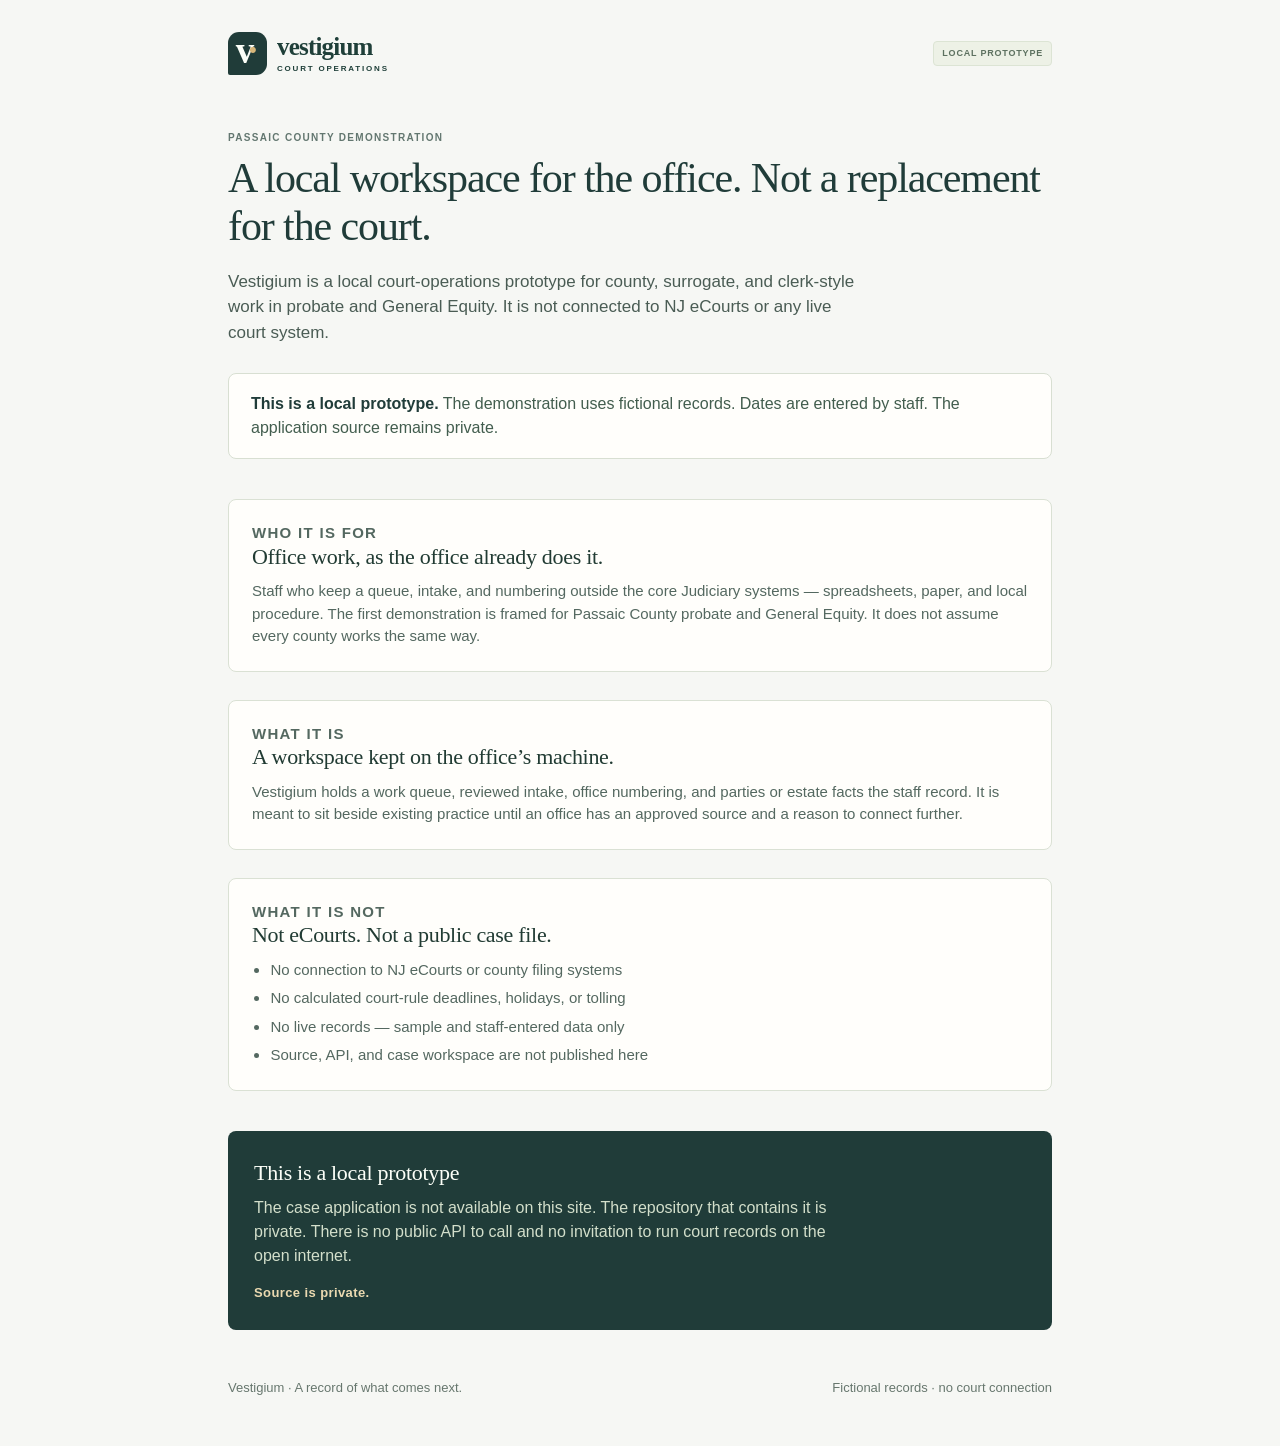
==== docs/index.html @ 11d7031e "feat: publish Vestigium landing on GitHub Pages Public marketing page only; product source stays pri" ====
<!doctype html>
<html lang="en">
  <head>
    <meta charset="utf-8" />
    <meta name="viewport" content="width=device-width, initial-scale=1" />
    <meta name="theme-color" content="#203c39" />
    <meta name="description" content="Vestigium is a local court-operations workspace for county, surrogate, and clerk-style offices. It is a prototype, not a live court system." />
    <meta name="robots" content="index,follow" />
    <title>Vestigium · Court operations</title>
    <link rel="icon" href="favicon.svg" type="image/svg+xml" />
    <link rel="stylesheet" href="styles.css" />
  </head>
  <body>
    <a class="skip" href="#main">Skip to content</a>
    <header class="top">
      <div class="brand">
        <span class="mark" aria-hidden="true">v<span>·</span></span>
        <span>vestigium<small>COURT OPERATIONS</small></span>
      </div>
      <span class="pill">LOCAL PROTOTYPE</span>
    </header>

    <main id="main">
      <p class="eyebrow">PASSAIC COUNTY DEMONSTRATION</p>
      <h1>A local workspace for the office. Not a replacement for the court.</h1>
      <p class="lead">
        Vestigium is a local court-operations prototype for county, surrogate, and clerk-style work
        in probate and General Equity. It is not connected to NJ eCourts or any live court system.
      </p>

      <section class="notice" aria-label="Prototype bounds">
        <p>
          <strong>This is a local prototype.</strong>
          The demonstration uses fictional records. Dates are entered by staff.
          The application source remains private.
        </p>
      </section>

      <div class="grid">
        <section>
          <p class="eyebrow">WHO IT IS FOR</p>
          <h2>Office work, as the office already does it.</h2>
          <p>
            Staff who keep a queue, intake, and numbering outside the core Judiciary systems —
            spreadsheets, paper, and local procedure. The first demonstration is framed for
            Passaic County probate and General Equity. It does not assume every county works
            the same way.
          </p>
        </section>
        <section>
          <p class="eyebrow">WHAT IT IS</p>
          <h2>A workspace kept on the office’s machine.</h2>
          <p>
            Vestigium holds a work queue, reviewed intake, office numbering, and parties or
            estate facts the staff record. It is meant to sit beside existing practice until
            an office has an approved source and a reason to connect further.
          </p>
        </section>
        <section>
          <p class="eyebrow">WHAT IT IS NOT</p>
          <h2>Not eCourts. Not a public case file.</h2>
          <ul>
            <li>No connection to NJ eCourts or county filing systems</li>
            <li>No calculated court-rule deadlines, holidays, or tolling</li>
            <li>No live records — sample and staff-entered data only</li>
            <li>Source, API, and case workspace are not published here</li>
          </ul>
        </section>
      </div>

      <section class="action">
        <h2>This is a local prototype</h2>
        <p>
          The case application is not available on this site. The repository that contains it
          is private. There is no public API to call and no invitation to run court records
          on the open internet.
        </p>
        <p class="source">Source is private.</p>
      </section>
    </main>

    <footer>
      <span>Vestigium · A record of what comes next.</span>
      <span>Fictional records · no court connection</span>
    </footer>
  </body>
</html>
---- docs/styles.css ----
:root {
  color: #253c39;
  background: #f6f7f4;
  font: 16px/1.5 -apple-system, BlinkMacSystemFont, "Segoe UI", sans-serif;
  font-synthesis: none;
}

* { box-sizing: border-box; }
html, body { margin: 0; min-height: 100%; }
body { background: #f6f7f4; color: #253c39; }

.skip {
  position: absolute;
  left: 12px;
  top: -40px;
  background: #203c39;
  color: #fcfff8;
  padding: 8px 12px;
  z-index: 2;
}
.skip:focus { top: 12px; }

:focus-visible { outline: 3px solid #a16a22; outline-offset: 3px; }

.top {
  display: flex;
  justify-content: space-between;
  align-items: center;
  gap: 16px;
  max-width: 880px;
  margin: 0 auto;
  padding: 32px 28px 0;
}

.brand {
  display: flex;
  align-items: center;
  gap: 10px;
  color: #1f3f39;
  font: 600 25px/1 Georgia, "Times New Roman", serif;
  letter-spacing: -.8px;
}

.brand small {
  display: block;
  font: 600 8px/1.2 -apple-system, BlinkMacSystemFont, "Segoe UI", sans-serif;
  letter-spacing: 1.8px;
  margin-top: 5px;
}

.mark {
  background: #203c39;
  color: #fcfff8;
  width: 39px;
  height: 43px;
  border-radius: 11px 11px 11px 2px;
  text-align: center;
  font-size: 37px;
  line-height: 37px;
  letter-spacing: -6px;
  padding-right: 8px;
}

.mark span { color: #d6b679; }

.pill {
  font-size: 9px;
  font-weight: 650;
  letter-spacing: .8px;
  color: #5d7160;
  background: #edf1e6;
  border: 1px solid #dce4d4;
  padding: 5px 8px;
  border-radius: 4px;
}

main {
  max-width: 880px;
  margin: 0 auto;
  padding: 56px 28px 48px;
}

.eyebrow {
  display: block;
  margin: 0 0 10px;
  font: 650 10px/1.3 -apple-system, BlinkMacSystemFont, "Segoe UI", sans-serif;
  letter-spacing: 1.3px;
  color: #637770;
}

h1 {
  margin: 0 0 18px;
  color: #203c39;
  font: 400 clamp(30px, 5vw, 42px)/1.15 Georgia, "Times New Roman", serif;
  letter-spacing: -1.1px;
}

h2 {
  margin: 0 0 10px;
  color: #213b33;
  font: 400 22px/1.25 Georgia, "Times New Roman", serif;
  letter-spacing: -.3px;
}

.lead {
  max-width: 40rem;
  margin: 0 0 28px;
  color: #4a5c54;
  font-size: 17px;
}

.notice {
  background: #fffefb;
  border: 1px solid #d8dfd2;
  border-radius: 8px;
  padding: 18px 22px;
  margin-bottom: 40px;
}

.notice p { margin: 0; color: #425d4e; }
.notice strong { color: #203c39; }

.grid {
  display: grid;
  gap: 28px;
  margin-bottom: 40px;
}

.grid section {
  background: #fffefb;
  border: 1px solid #dae1d4;
  border-radius: 8px;
  padding: 23px;
}

.grid p, .grid li { color: #546860; font-size: 15px; }
.grid p { margin: 0; }

ul {
  margin: 0;
  padding-left: 1.15rem;
}

li + li { margin-top: 6px; }

.action {
  background: #203c39;
  color: #fcfff8;
  border-radius: 8px;
  padding: 28px 26px;
}

.action h2 { color: #fcfff8; }
.action p { margin: 0 0 12px; color: #d3dfcb; max-width: 38rem; }
.action .source {
  margin: 16px 0 0;
  font: 650 13px/1.4 -apple-system, BlinkMacSystemFont, "Segoe UI", sans-serif;
  letter-spacing: .4px;
  color: #ead9b0;
}

footer {
  max-width: 880px;
  margin: 0 auto;
  padding: 0 28px 48px;
  display: flex;
  justify-content: space-between;
  gap: 16px;
  flex-wrap: wrap;
  color: #67776e;
  font-size: 13px;
}

@media (max-width: 640px) {
  .top, main, footer { padding-left: 20px; padding-right: 20px; }
  .top { padding-top: 24px; }
  main { padding-top: 36px; }
}
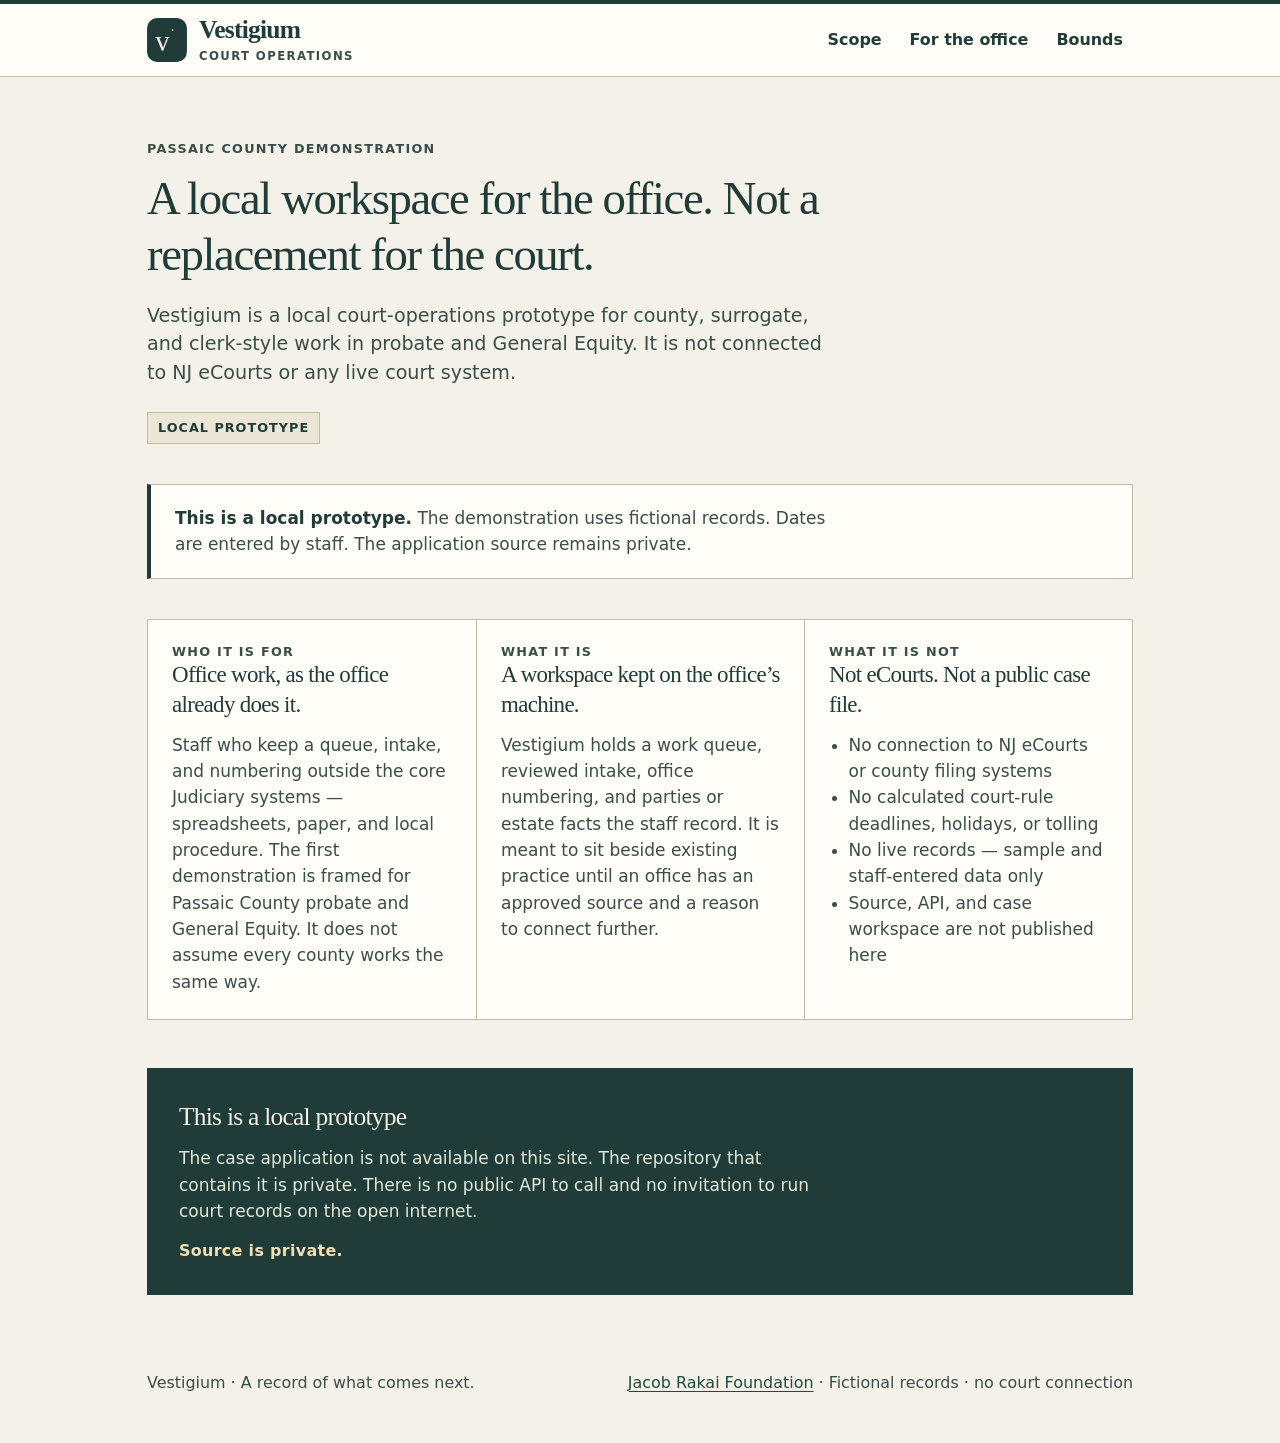
==== commit 6c23f76c: "feat: refine public landing type and access Give the Pages site court-register hierarchy, readable c" ====
--- a/docs/index.html
+++ b/docs/index.html
@@ -3,61 +3,88 @@
   <head>
     <meta charset="utf-8" />
     <meta name="viewport" content="width=device-width, initial-scale=1" />
+    <meta name="color-scheme" content="light" />
     <meta name="theme-color" content="#203c39" />
-    <meta name="description" content="Vestigium is a local court-operations workspace for county, surrogate, and clerk-style offices. It is a prototype, not a live court system." />
+    <meta
+      name="description"
+      content="Vestigium is a local court-operations workspace for county, surrogate, and clerk-style offices. It is a prototype, not a live court system."
+    />
     <meta name="robots" content="index,follow" />
     <title>Vestigium · Court operations</title>
+    <link rel="canonical" href="https://jacobrakaifoundation.github.io/vestigium/" />
+    <meta property="og:title" content="Vestigium · Court operations" />
+    <meta
+      property="og:description"
+      content="A local court-operations prototype for probate and General Equity. Not connected to any live court system."
+    />
+    <meta property="og:type" content="website" />
+    <meta property="og:url" content="https://jacobrakaifoundation.github.io/vestigium/" />
     <link rel="icon" href="favicon.svg" type="image/svg+xml" />
     <link rel="stylesheet" href="styles.css" />
   </head>
   <body>
     <a class="skip" href="#main">Skip to content</a>
-    <header class="top">
-      <div class="brand">
-        <span class="mark" aria-hidden="true">v<span>·</span></span>
-        <span>vestigium<small>COURT OPERATIONS</small></span>
+
+    <header class="mast">
+      <div class="bar">
+        <a class="brand" href="./" aria-label="Vestigium home">
+          <svg class="mark" viewBox="0 0 39 43" aria-hidden="true">
+            <rect width="39" height="43" rx="10" fill="#203c39" />
+            <text x="8" y="32" fill="#f4efe3" font-family="Georgia, serif" font-size="28">v</text>
+            <text x="23" y="18" fill="#d6b679" font-family="Georgia, serif" font-size="16">·</text>
+          </svg>
+          <span class="wordmark">Vestigium<small>Court operations</small></span>
+        </a>
+        <nav aria-label="On this page">
+          <a href="#scope">Scope</a>
+          <a href="#office">For the office</a>
+          <a href="#bounds">Bounds</a>
+        </nav>
       </div>
-      <span class="pill">LOCAL PROTOTYPE</span>
     </header>
 
     <main id="main">
-      <p class="eyebrow">PASSAIC COUNTY DEMONSTRATION</p>
-      <h1>A local workspace for the office. Not a replacement for the court.</h1>
-      <p class="lead">
-        Vestigium is a local court-operations prototype for county, surrogate, and clerk-style work
-        in probate and General Equity. It is not connected to NJ eCourts or any live court system.
-      </p>
+      <section class="hero" id="scope" aria-labelledby="hero-title">
+        <p class="eyebrow">Passaic County demonstration</p>
+        <h1 id="hero-title">A local workspace for the office. Not a replacement for the court.</h1>
+        <p class="lead">
+          Vestigium is a local court-operations prototype for county, surrogate, and clerk-style
+          work in probate and General Equity. It is not connected to NJ eCourts or any live court
+          system.
+        </p>
+        <p class="status">Local prototype</p>
+      </section>
 
-      <section class="notice" aria-label="Prototype bounds">
+      <aside class="notice" aria-label="Prototype bounds">
         <p>
           <strong>This is a local prototype.</strong>
-          The demonstration uses fictional records. Dates are entered by staff.
-          The application source remains private.
+          The demonstration uses fictional records. Dates are entered by staff. The application
+          source remains private.
         </p>
-      </section>
+      </aside>
 
-      <div class="grid">
-        <section>
-          <p class="eyebrow">WHO IT IS FOR</p>
+      <section class="register" id="office" aria-label="What the prototype covers">
+        <article>
+          <p class="eyebrow">Who it is for</p>
           <h2>Office work, as the office already does it.</h2>
           <p>
             Staff who keep a queue, intake, and numbering outside the core Judiciary systems —
             spreadsheets, paper, and local procedure. The first demonstration is framed for
-            Passaic County probate and General Equity. It does not assume every county works
-            the same way.
+            Passaic County probate and General Equity. It does not assume every county works the
+            same way.
           </p>
-        </section>
-        <section>
-          <p class="eyebrow">WHAT IT IS</p>
+        </article>
+        <article>
+          <p class="eyebrow">What it is</p>
           <h2>A workspace kept on the office’s machine.</h2>
           <p>
-            Vestigium holds a work queue, reviewed intake, office numbering, and parties or
-            estate facts the staff record. It is meant to sit beside existing practice until
-            an office has an approved source and a reason to connect further.
+            Vestigium holds a work queue, reviewed intake, office numbering, and parties or estate
+            facts the staff record. It is meant to sit beside existing practice until an office has
+            an approved source and a reason to connect further.
           </p>
-        </section>
-        <section>
-          <p class="eyebrow">WHAT IT IS NOT</p>
+        </article>
+        <article>
+          <p class="eyebrow">What it is not</p>
           <h2>Not eCourts. Not a public case file.</h2>
           <ul>
             <li>No connection to NJ eCourts or county filing systems</li>
@@ -65,23 +92,26 @@
             <li>No live records — sample and staff-entered data only</li>
             <li>Source, API, and case workspace are not published here</li>
           </ul>
-        </section>
-      </div>
+        </article>
+      </section>
 
-      <section class="action">
-        <h2>This is a local prototype</h2>
+      <section class="closing" id="bounds" aria-labelledby="bounds-title">
+        <h2 id="bounds-title">This is a local prototype</h2>
         <p>
-          The case application is not available on this site. The repository that contains it
-          is private. There is no public API to call and no invitation to run court records
-          on the open internet.
+          The case application is not available on this site. The repository that contains it is
+          private. There is no public API to call and no invitation to run court records on the
+          open internet.
         </p>
         <p class="source">Source is private.</p>
       </section>
     </main>
 
     <footer>
-      <span>Vestigium · A record of what comes next.</span>
-      <span>Fictional records · no court connection</span>
+      <p>Vestigium · A record of what comes next.</p>
+      <p>
+        <a href="https://jacobrakai.org/">Jacob Rakai Foundation</a>
+        · Fictional records · no court connection
+      </p>
     </footer>
   </body>
 </html>
--- a/docs/styles.css
+++ b/docs/styles.css
@@ -1,178 +1,380 @@
 :root {
-  color: #253c39;
-  background: #f6f7f4;
-  font: 16px/1.5 -apple-system, BlinkMacSystemFont, "Segoe UI", sans-serif;
+  color-scheme: light;
+  --ink: #203c39;
+  --text: #203c39;
+  --muted: #3a4e49;
+  --paper: #f4f1e8;
+  --sheet: #fffdf8;
+  --rule: #c3baa6;
+  --gold: #d6b679;
+  --cream: #f4efe3;
+  --focus: #8a5a18;
+  --link: #1d4a43;
+  --space: 8px;
+  --measure: 40rem;
+  --page: 58rem;
+  --sans: ui-sans-serif, system-ui, -apple-system, "Segoe UI", sans-serif;
+  --serif: Georgia, Cambria, "Iowan Old Style", "Times New Roman", serif;
+  font: 17px/1.55 var(--sans);
   font-synthesis: none;
-}
-
-* { box-sizing: border-box; }
-html, body { margin: 0; min-height: 100%; }
-body { background: #f6f7f4; color: #253c39; }
+  color: var(--text);
+  background: var(--paper);
+}
+
+*,
+*::before,
+*::after {
+  box-sizing: border-box;
+}
+
+html {
+  margin: 0;
+  scroll-padding-block-start: var(--space);
+}
+
+body {
+  margin: 0;
+  min-height: 100%;
+  background: var(--paper);
+  color: var(--text);
+}
+
+a {
+  color: var(--link);
+  text-underline-offset: 0.18em;
+  text-decoration-thickness: 0.08em;
+}
+
+a:hover {
+  text-decoration-thickness: 0.14em;
+}
+
+:focus-visible {
+  outline: 3px solid var(--focus);
+  outline-offset: 3px;
+}
 
 .skip {
   position: absolute;
-  left: 12px;
-  top: -40px;
-  background: #203c39;
-  color: #fcfff8;
-  padding: 8px 12px;
-  z-index: 2;
-}
-.skip:focus { top: 12px; }
-
-:focus-visible { outline: 3px solid #a16a22; outline-offset: 3px; }
-
-.top {
+  inset-inline-start: 16px;
+  inset-block-start: 0;
+  z-index: 4;
+  display: inline-flex;
+  align-items: center;
+  min-height: 44px;
+  padding: 8px 14px;
+  background: var(--ink);
+  color: var(--cream);
+  text-decoration: none;
+  font-weight: 600;
+  transform: translateY(-140%);
+}
+
+.skip:focus,
+.skip:focus-visible {
+  transform: translateY(16px);
+  outline-color: #f0dfb4;
+}
+
+.closing :focus-visible {
+  outline-color: #f0dfb4;
+}
+
+.mast {
+  border-block-start: 4px solid var(--ink);
+  border-block-end: 1px solid var(--rule);
+  background: var(--sheet);
+}
+
+.bar,
+main,
+footer {
+  width: min(100% - 40px, var(--page));
+  margin-inline: auto;
+}
+
+.bar {
+  display: flex;
+  align-items: center;
+  justify-content: space-between;
+  gap: 24px;
+  min-height: 72px;
+  padding-block: 12px;
+}
+
+.brand {
+  display: inline-flex;
+  align-items: center;
+  gap: 12px;
+  color: var(--ink);
+  text-decoration: none;
+}
+
+.wordmark {
+  font: 600 1.5rem/1 var(--serif);
+  letter-spacing: -0.03em;
+}
+
+.wordmark small {
+  display: block;
+  margin-block-start: 6px;
+  font: 600 0.6875rem/1.2 var(--sans);
+  letter-spacing: 0.12em;
+  text-transform: uppercase;
+  color: var(--muted);
+}
+
+.mark {
+  display: block;
+  width: 40px;
+  height: 44px;
+  flex-shrink: 0;
+}
+
+nav {
+  display: flex;
+  flex-wrap: wrap;
+  gap: 4px 8px;
+}
+
+nav a {
+  display: inline-flex;
+  align-items: center;
+  min-height: 44px;
+  padding-inline: 10px;
+  color: var(--ink);
+  font-weight: 600;
+  font-size: 0.9375rem;
+  text-decoration: none;
+}
+
+nav a:hover,
+nav a:focus-visible {
+  text-decoration: underline;
+}
+
+main {
+  padding-block: 64px 48px;
+}
+
+.hero,
+.notice,
+.register,
+.closing {
+  scroll-margin-block-start: 16px;
+}
+
+.hero {
+  max-width: 44rem;
+  margin-block-end: 40px;
+}
+
+.eyebrow {
+  margin: 0 0 12px;
+  font: 650 0.75rem/1.3 var(--sans);
+  letter-spacing: 0.1em;
+  text-transform: uppercase;
+  color: var(--muted);
+}
+
+h1,
+h2 {
+  font-family: var(--serif);
+  font-weight: 400;
+  letter-spacing: -0.03em;
+  color: var(--ink);
+}
+
+h1 {
+  margin: 0 0 20px;
+  font-size: clamp(2rem, 4.2vw + 0.6rem, 2.75rem);
+  line-height: 1.2;
+}
+
+h2 {
+  margin: 0 0 12px;
+  font-size: 1.5rem;
+  line-height: 1.3;
+}
+
+.lead {
+  max-width: var(--measure);
+  margin: 0 0 24px;
+  color: var(--muted);
+  font-size: 1.125rem;
+  line-height: 1.5;
+}
+
+.status {
+  display: inline-flex;
+  align-items: center;
+  min-height: 32px;
+  margin: 0;
+  padding: 4px 10px;
+  border: 1px solid var(--rule);
+  background: #ebe6d6;
+  color: var(--ink);
+  font: 650 0.75rem/1.2 var(--sans);
+  letter-spacing: 0.08em;
+  text-transform: uppercase;
+}
+
+.notice {
+  margin-block-end: 40px;
+  padding: 20px 24px;
+  border: 1px solid var(--rule);
+  border-inline-start: 4px solid var(--ink);
+  background: var(--sheet);
+}
+
+.notice p {
+  margin: 0;
+  max-width: var(--measure);
+  color: var(--muted);
+}
+
+.notice strong {
+  color: var(--ink);
+}
+
+.register {
+  display: grid;
+  grid-template-columns: repeat(3, minmax(0, 1fr));
+  gap: 0;
+  margin-block-end: 48px;
+  border: 1px solid var(--rule);
+  background: var(--sheet);
+}
+
+.register h2 {
+  font-size: 1.35rem;
+}
+
+.register article {
+  padding: 24px;
+}
+
+.register article + article {
+  border-inline-start: 1px solid var(--rule);
+}
+
+.register p,
+.register li {
+  margin: 0;
+  color: var(--muted);
+}
+
+ul {
+  margin: 0;
+  padding-inline-start: 1.15rem;
+}
+
+li + li {
+  margin-block-start: 8px;
+}
+
+.closing {
+  padding: 32px;
+  background: var(--ink);
+  color: var(--cream);
+}
+
+.closing h2 {
+  color: var(--cream);
+}
+
+.closing p {
+  max-width: 38rem;
+  margin: 0 0 16px;
+  color: #e4ead8;
+}
+
+.closing .source {
+  margin-block-start: 8px;
+  margin-block-end: 0;
+  font: 650 0.9375rem/1.4 var(--sans);
+  letter-spacing: 0.02em;
+  color: #f0dfb4;
+}
+
+footer {
   display: flex;
   justify-content: space-between;
-  align-items: center;
-  gap: 16px;
-  max-width: 880px;
-  margin: 0 auto;
-  padding: 32px 28px 0;
-}
-
-.brand {
-  display: flex;
-  align-items: center;
-  gap: 10px;
-  color: #1f3f39;
-  font: 600 25px/1 Georgia, "Times New Roman", serif;
-  letter-spacing: -.8px;
-}
-
-.brand small {
-  display: block;
-  font: 600 8px/1.2 -apple-system, BlinkMacSystemFont, "Segoe UI", sans-serif;
-  letter-spacing: 1.8px;
-  margin-top: 5px;
-}
-
-.mark {
-  background: #203c39;
-  color: #fcfff8;
-  width: 39px;
-  height: 43px;
-  border-radius: 11px 11px 11px 2px;
-  text-align: center;
-  font-size: 37px;
-  line-height: 37px;
-  letter-spacing: -6px;
-  padding-right: 8px;
-}
-
-.mark span { color: #d6b679; }
-
-.pill {
-  font-size: 9px;
-  font-weight: 650;
-  letter-spacing: .8px;
-  color: #5d7160;
-  background: #edf1e6;
-  border: 1px solid #dce4d4;
-  padding: 5px 8px;
-  border-radius: 4px;
-}
-
-main {
-  max-width: 880px;
-  margin: 0 auto;
-  padding: 56px 28px 48px;
-}
-
-.eyebrow {
-  display: block;
-  margin: 0 0 10px;
-  font: 650 10px/1.3 -apple-system, BlinkMacSystemFont, "Segoe UI", sans-serif;
-  letter-spacing: 1.3px;
-  color: #637770;
-}
-
-h1 {
-  margin: 0 0 18px;
-  color: #203c39;
-  font: 400 clamp(30px, 5vw, 42px)/1.15 Georgia, "Times New Roman", serif;
-  letter-spacing: -1.1px;
-}
-
-h2 {
-  margin: 0 0 10px;
-  color: #213b33;
-  font: 400 22px/1.25 Georgia, "Times New Roman", serif;
-  letter-spacing: -.3px;
-}
-
-.lead {
-  max-width: 40rem;
-  margin: 0 0 28px;
-  color: #4a5c54;
-  font-size: 17px;
-}
-
-.notice {
-  background: #fffefb;
-  border: 1px solid #d8dfd2;
-  border-radius: 8px;
-  padding: 18px 22px;
-  margin-bottom: 40px;
-}
-
-.notice p { margin: 0; color: #425d4e; }
-.notice strong { color: #203c39; }
-
-.grid {
-  display: grid;
-  gap: 28px;
-  margin-bottom: 40px;
-}
-
-.grid section {
-  background: #fffefb;
-  border: 1px solid #dae1d4;
-  border-radius: 8px;
-  padding: 23px;
-}
-
-.grid p, .grid li { color: #546860; font-size: 15px; }
-.grid p { margin: 0; }
-
-ul {
-  margin: 0;
-  padding-left: 1.15rem;
-}
-
-li + li { margin-top: 6px; }
-
-.action {
-  background: #203c39;
-  color: #fcfff8;
-  border-radius: 8px;
-  padding: 28px 26px;
-}
-
-.action h2 { color: #fcfff8; }
-.action p { margin: 0 0 12px; color: #d3dfcb; max-width: 38rem; }
-.action .source {
-  margin: 16px 0 0;
-  font: 650 13px/1.4 -apple-system, BlinkMacSystemFont, "Segoe UI", sans-serif;
-  letter-spacing: .4px;
-  color: #ead9b0;
-}
-
-footer {
-  max-width: 880px;
-  margin: 0 auto;
-  padding: 0 28px 48px;
-  display: flex;
-  justify-content: space-between;
-  gap: 16px;
   flex-wrap: wrap;
-  color: #67776e;
-  font-size: 13px;
-}
-
-@media (max-width: 640px) {
-  .top, main, footer { padding-left: 20px; padding-right: 20px; }
-  .top { padding-top: 24px; }
-  main { padding-top: 36px; }
-}
+  gap: 12px 24px;
+  padding-block: 28px 48px;
+  color: var(--muted);
+  font-size: 0.9375rem;
+}
+
+footer p {
+  margin: 0;
+}
+
+footer a {
+  color: var(--link);
+}
+
+@media (max-width: 960px) {
+  .register {
+    grid-template-columns: 1fr;
+  }
+
+  .register article + article {
+    border-inline-start: 0;
+    border-block-start: 1px solid var(--rule);
+  }
+}
+
+@media (max-width: 720px) {
+  .bar,
+  main,
+  footer {
+    width: min(100% - 32px, var(--page));
+  }
+
+  .bar {
+    align-items: flex-start;
+    flex-direction: column;
+    gap: 8px;
+    padding-block: 16px;
+  }
+
+  nav {
+    margin-inline-start: -10px;
+  }
+
+  main {
+    padding-block: 40px 32px;
+  }
+
+  .closing {
+    padding: 24px;
+  }
+
+  footer {
+    flex-direction: column;
+    padding-block-end: 40px;
+  }
+}
+
+@media (prefers-reduced-motion: reduce) {
+  html {
+    scroll-behavior: auto;
+  }
+
+  *,
+  *::before,
+  *::after {
+    animation-duration: 0.01ms !important;
+    animation-iteration-count: 1 !important;
+    transition-duration: 0.01ms !important;
+    scroll-behavior: auto !important;
+  }
+}
+
+@media (prefers-reduced-motion: no-preference) {
+  html {
+    scroll-behavior: smooth;
+  }
+}
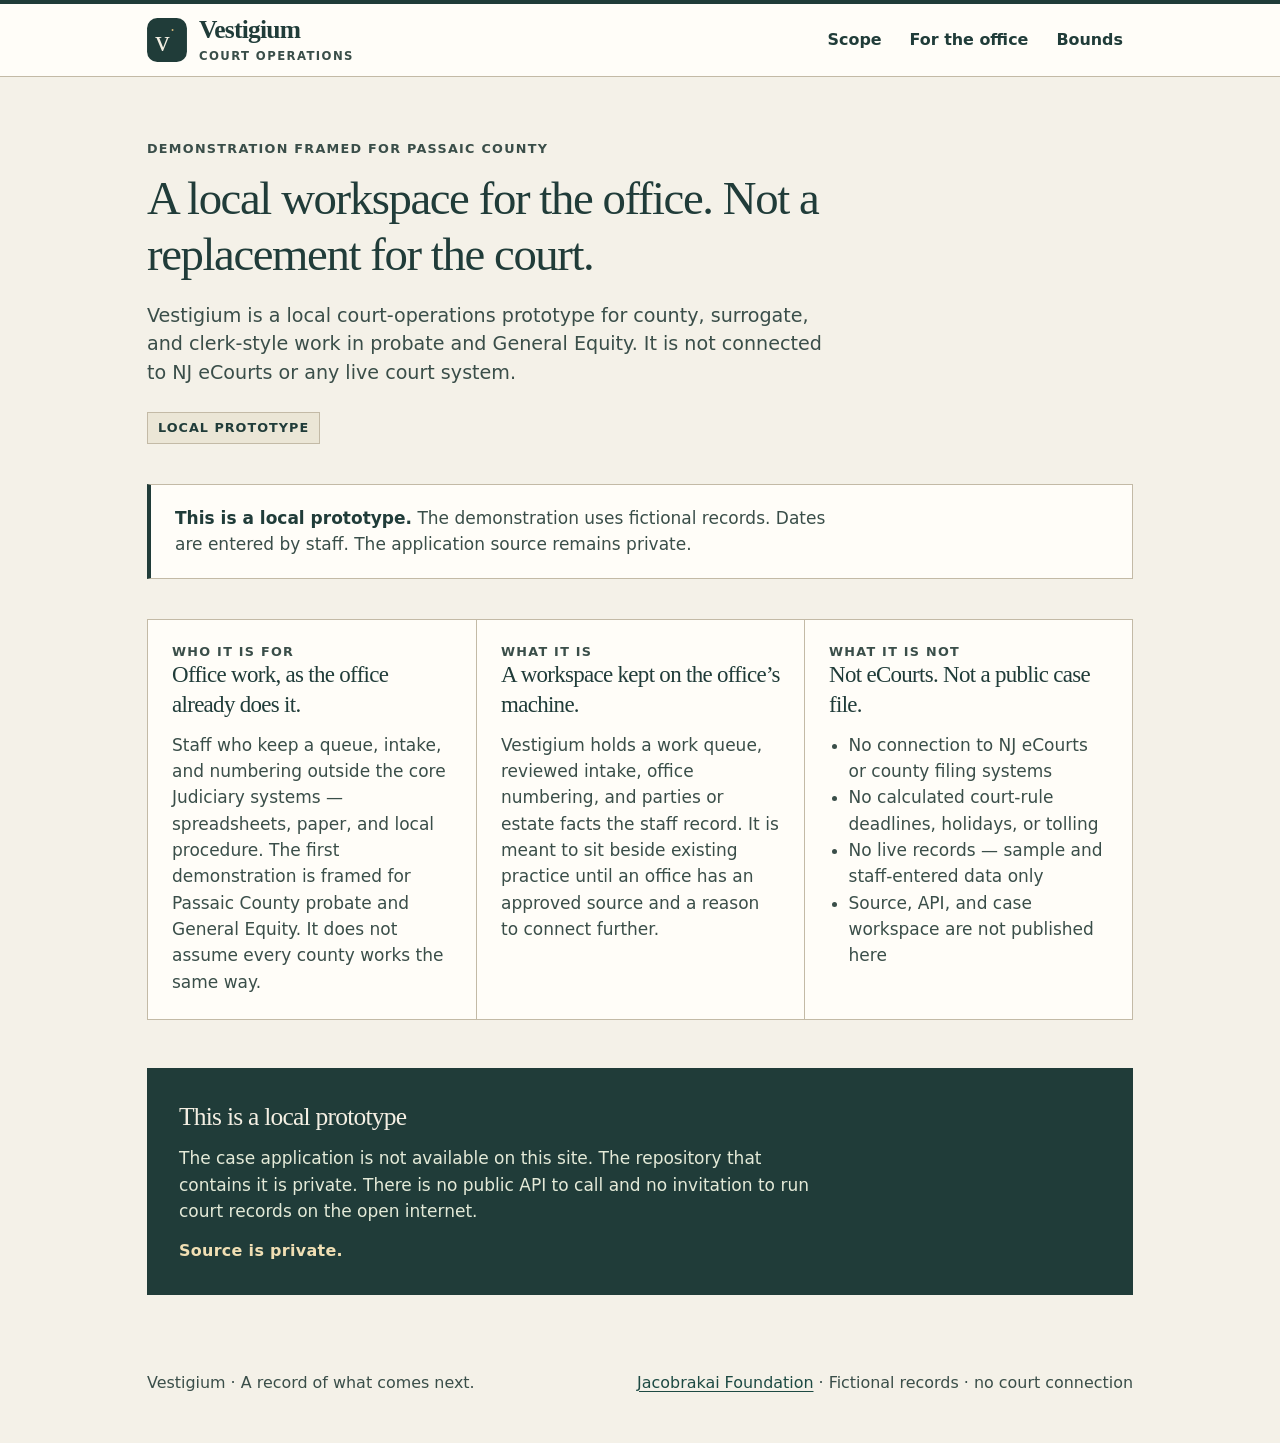
==== commit d29315fa: "docs: align Foundation attribution with the brand Spell the Foundation's name "Jacobrakai Foundation" ====
--- a/docs/index.html
+++ b/docs/index.html
@@ -45,7 +45,7 @@
 
     <main id="main">
       <section class="hero" id="scope" aria-labelledby="hero-title">
-        <p class="eyebrow">Passaic County demonstration</p>
+        <p class="eyebrow">Demonstration framed for Passaic County</p>
         <h1 id="hero-title">A local workspace for the office. Not a replacement for the court.</h1>
         <p class="lead">
           Vestigium is a local court-operations prototype for county, surrogate, and clerk-style
@@ -109,7 +109,7 @@
     <footer>
       <p>Vestigium · A record of what comes next.</p>
       <p>
-        <a href="https://jacobrakai.org/">Jacob Rakai Foundation</a>
+        <a href="https://jacobrakai.org/">Jacobrakai Foundation</a>
         · Fictional records · no court connection
       </p>
     </footer>
